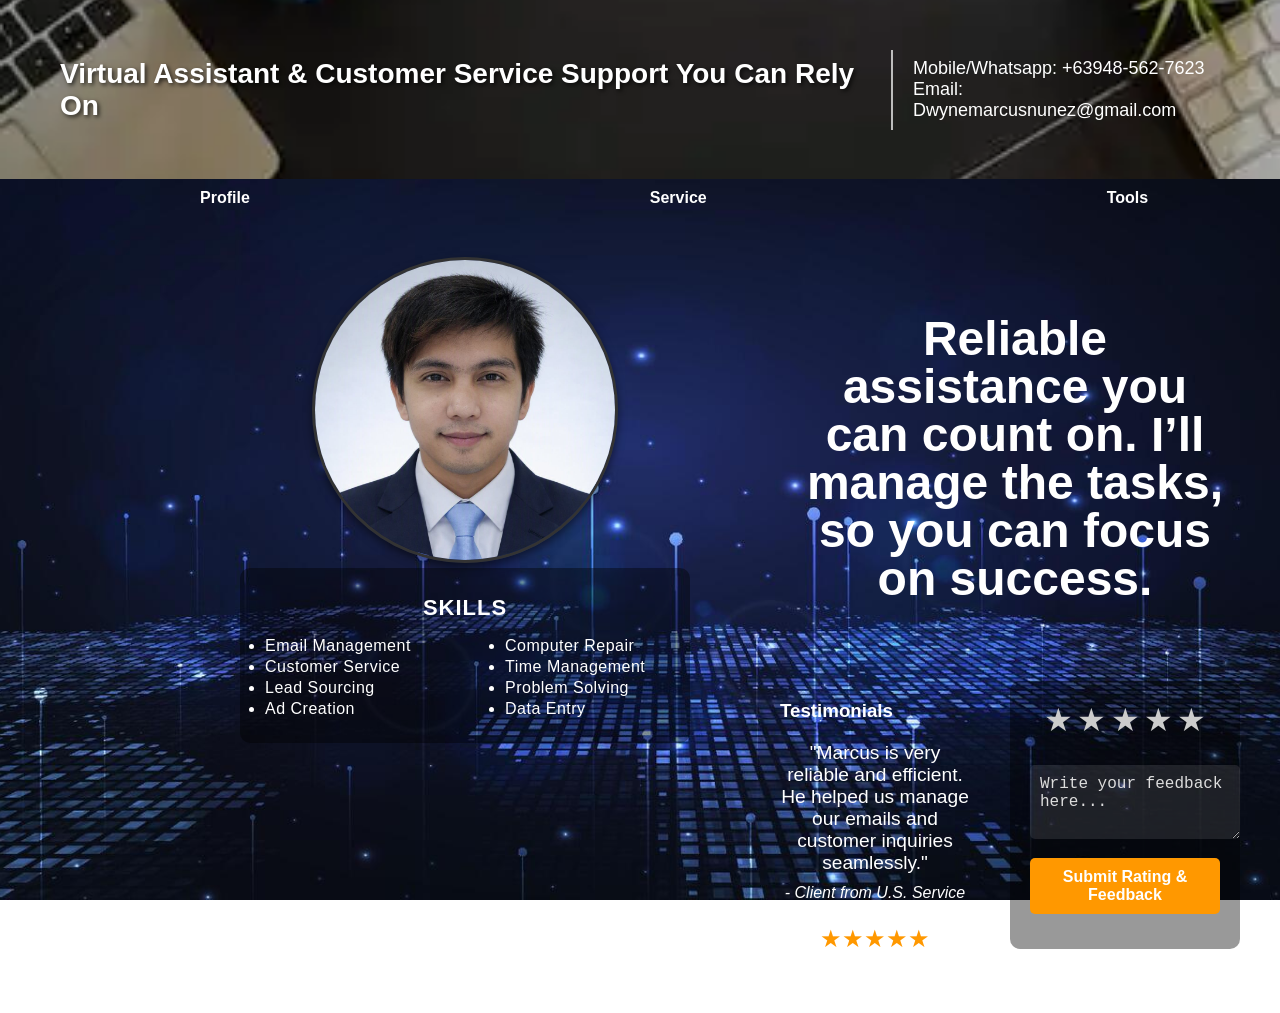
==== index.html @ fd9d3c2c "Add files via upload" ====
<!DOCTYPE html>
<html lang="en">
<head>
    <meta charset="UTF-8">
    <title>Profile - My Website</title>
    <link rel="stylesheet" href="style.css">
</head>
<body>

    <!-- Header -->
    <header>
        <div class="header-left">
            <h1>Virtual Assistant & Customer Service Support You Can Rely On</h1>
        </div>
        <div class="divider"></div>
        <div class="header-right">
            <p>Mobile/Whatsapp: +63948-562-7623
            <br>Email: Dwynemarcusnunez@gmail.com</p>
        </div>
    </header>

    <!-- Transparent Menu -->
    <nav>
        <ul>
            <li><a href="index.html">Profile</a></li>
            <li><a href="service.html">Service</a></li>
            <li><a href="tools.html">Tools</a></li>
        </ul>
    </nav>

    <!-- Profile Content -->
<main>
   <div class="profile-section">
    <!-- LEFT: Picture + Skills -->
    <div class="profile-left">
        <img src="formalpic.jpg" alt="My Profile Picture" class="profile-pic">

        <div class="skills">
            <h3>Skills</h3>
            <div class="skills-grid">
                <ul>
                    <li>Email Management</li>
                    <li>Customer Service</li>
                    <li>Lead Sourcing</li>
                    <li>Ad Creation</li>
                </ul>
                <ul>
                    <li>Computer Repair</li>
                    <li>Time Management</li>
                    <li>Problem Solving</li>
                    <li>Data Entry</li>
                </ul>
            </div>
        </div>
    </div>

    <!-- RIGHT: Service text -->
    <div class="profile-right">
      <div class="profile-textbox top-box">
        <p>
            Reliable assistance you can count on.  
            I’ll manage the tasks, so you can focus on success.
        </p>
      </div>

      <!-- Testimonials + Feedback side by side -->
      <div class="testimonials-section">
        <!-- LEFT COLUMN: Testimonials -->
        <div class="testimonials">
          <h3>Testimonials</h3>
          <div id="testimonial-box">
              <p>"Marcus is very reliable and efficient. He helped us manage our emails and customer inquiries seamlessly."</p>
              <span>- Client from U.S. Service Provider</span>
              <div class="stars">★★★★★</div>
          </div>
        </div>

        <!-- RIGHT COLUMN: Rating + Feedback -->
        <div class="feedback-form">
          <div class="rating">
              <span data-value="1">★</span>
              <span data-value="2">★</span>
              <span data-value="3">★</span>
              <span data-value="4">★</span>
              <span data-value="5">★</span>
          </div>
          <p id="rating-result"></p>

          <textarea id="feedback-text" placeholder="Write your feedback here..." rows="3" cols="40"></textarea>
          <br>
          <button id="submit-rating">Submit Rating & Feedback</button>
        </div>
      </div>
    </div>
   </div>
</main>

<script>
const testimonials = [
    {
        text: '"Ramon is very reliable and efficient. He helped us manage our emails and customer inquiries seamlessly."',
        client: "- Client from U.S. Service Provider",
        stars: "★★★★★"
    },
    {
        text: '"Professional and detail-oriented. His lead sourcing and ad creation boosted our campaign results."',
        client: "- Digital Marketing Agency",
        stars: "★★★★☆"
    },
    {
        text: '"Great technical support! He fixed our PC issues quickly and explained everything clearly."',
        client: "- Local Business Owner",
        stars: "★★★★★"
    }
];

let index = 0;
function showTestimonial() {
    const box = document.getElementById("testimonial-box");
    box.innerHTML = `
        <p>${testimonials[index].text}</p>
        <span>${testimonials[index].client}</span>
        <div class="stars">${testimonials[index].stars}</div>
    `;
    index = (index + 1) % testimonials.length;
}
setInterval(showTestimonial, 3000);

// Rating system
let selectedRating = null;
const stars = document.querySelectorAll(".rating span");
const result = document.getElementById("rating-result");

stars.forEach(star => {
    star.addEventListener("click", () => {
        selectedRating = star.getAttribute("data-value");
        result.textContent = `You selected ${selectedRating} star(s)!`;
        stars.forEach(s => s.style.color = "#ccc");
        for (let i = 0; i < selectedRating; i++) {
            stars[i].style.color = "#ff9800";
        }
    });
});

// Submit rating + feedback
document.getElementById("submit-rating").addEventListener("click", () => {
    const feedback = document.getElementById("feedback-text").value;
    if (!selectedRating) {
        alert("Please select a rating first!");
        return;
    }
    if (!feedback.trim()) {
        alert("Please enter your feedback!");
        return;
    }

    // Add new testimonial locally
    testimonials.push({
        text: `"${feedback}"`,
        client: "- Anonymous User",
        stars: "★".repeat(selectedRating)
    });

    alert("🎉 Thank you! Your rating and feedback were submitted successfully.");
    document.getElementById("feedback-text").value = "";
    result.textContent = `You rated ${selectedRating} star(s)! ✔`;
});
</script>

</body>
</html>
---- style.css ----
body {
    margin: 0;
    font-family: Arial, sans-serif;
    background: url("background.jpg") no-repeat center center fixed;
    background-size: cover;
    color: #fff; /* default text color white */
}

/* Header background */
header {
    display: flex;
    justify-content: space-between;
    align-items: center;
    background: url("download.webp") no-repeat center center;
    background-size: cover;
    color: white;
    padding: 40px 60px;
}

/* Left column */
.header-left h1 {
    margin: 0;
    font-size: 28px;
    text-shadow: 2px 2px 4px rgba(0,0,0,0.7);
}

/* Divider line */
.divider {
    width: 2px;
    height: 80px;
    background-color: rgba(255,255,255,0.7);
    margin: 0 20px;
}

/* Right column */
.header-right {
    color: #fff;
    font-size: 18px;
}

/* Transparent menu bar */
nav {
    background: transparent;
    padding: 10px 0;
    text-align: left;
}

nav ul {
    list-style: none;
    margin: 0;
    padding: 0;
    display: inline-flex;
}

nav ul li {
    margin: 0 200px;
}

nav ul li a {
    color: #fff;
    text-decoration: none;
    font-weight: bold;
}

nav ul li a:hover {
    color: #ff9800;
}

/* Main Layout */
.profile-section {
    display: flex;
    align-items: flex-start;
    justify-content: flex-start;
    gap: 40px;
    margin: 40px;
}

/* Testimonials + Feedback side by side */
.testimonials-section {
    display: flex;
    justify-content: space-between;
    align-items: flex-start;
    gap: 40px;
    margin-top: 20px;
}

/* Testimonials column */
.testimonials {
    flex: 1;
    color: #fff;
}

/* Feedback form column */
.feedback-form {
    flex: 1;
    background: rgba(0,0,0,0.4);
    padding: 20px;
    border-radius: 10px;
    color: #fff;
}

/* Testimonial box */
#testimonial-box {
    transition: opacity 0.5s ease-in-out;
    text-align: center;
    margin: 20px auto;
    max-width: 600px;
}

#testimonial-box p {
    font-size: 1.2rem;
    color: #fff;
    margin-bottom: 10px;
}

#testimonial-box span {
    font-style: italic;
    color: #fff;
}

#testimonial-box .stars {
    font-size: 1.5rem;
    color: #ff9800;
    margin-top: 5px;
}

/* Rating system */
.rating {
    text-align: center;
    margin-bottom: 10px;
}

.rating span {
    font-size: 2rem;
    cursor: pointer;
    color: #ccc;
    transition: color 0.3s;
}

.rating span:hover {
    color: #ff9800;
}

#rating-result {
    text-align: center;
    margin-top: 10px;
    font-size: 1rem;
    color: #fff;
}

/* Feedback textarea + button */
#feedback-text {
    width: 100%;
    padding: 10px;
    border-radius: 5px;
    border: none;
    margin-top: 10px;
    font-size: 1rem;
    background: rgba(255,255,255,0.1);
    color: #fff;
}

#feedback-text::placeholder {
    color: #ddd;
}

#submit-rating {
    display: block;
    margin: 15px auto;
    padding: 10px 20px;
    font-size: 1rem;
    font-weight: bold;
    color: #fff;
    background-color: #ff9800;
    border: none;
    border-radius: 5px;
    cursor: pointer;
}

#submit-rating:hover {
    background-color: #e68900;
}

/* Left side: Picture + Skills */
.profile-left {
    display: flex;
    flex-direction: column;
    align-items: center;
    margin-right: 50px;
    margin-left: 200px;
}

/* Profile Picture */
.profile-pic {
    width: 300px;
    height: 300px;
    border-radius: 50%;
    border: 3px solid #333;
    box-shadow: 0 4px 8px rgba(0,0,0,0.5);
    margin-bottom: 5px;
}

/* Skills */
.skills {
    font-size: 16px;
    color: #fff;
    text-align: center;
    background: rgba(0,0,0,0.4);
    padding: 5px;
    border-radius: 10px;
}

.skills h3 {
    margin-bottom: 1px;
    font-size: 22px;
    font-weight: bold;
    letter-spacing: 1px;
    text-transform: uppercase;
}

.skills-grid {
    display: grid;
    grid-template-columns: 200px 200px;
    gap: 40px;
    justify-content: center;
}

.skills ul {
    list-style: disc;
    padding-left: 20px;
    text-align: left;
}

.skills ul li {
    margin-bottom: 5px;
    line-height: 1;
    white-space: nowrap;
    font-weight: 500;
    letter-spacing: 0.5px;
}

/* Text Box sa kanan */
.top-box {
    background: transparent;
    box-shadow: none;
    border: none;
    color: #fff;
    font-size: 48px;
    font-weight: bold;
    text-align: center;
    max-width: 1000px;
    padding: 10px;
    line-height: 1;
    margin-left: 10px;
}

/* Responsive rules for mobile */
@media (max-width: 768px) {
  .profile-section {
    flex-direction: column;
    align-items: center;
    margin: 20px;
  }

  .profile-left {
    margin-left: 0;
    margin-right: 0;
  }

  .top-box {
    font-size: 32px;
    max-width: 90%;
  }

  .testimonials-section {
    flex-direction: column; /* stack vertically */
    gap: 20px;
  }

  .testimonials, .feedback-form {
    max-width: 100%;
  }

  #feedback-text {
    width: 100%;
  }

  nav ul {
    flex-direction: column;
    align-items: center;
  }

  nav ul li {
    margin: 10px 0;
  }
}
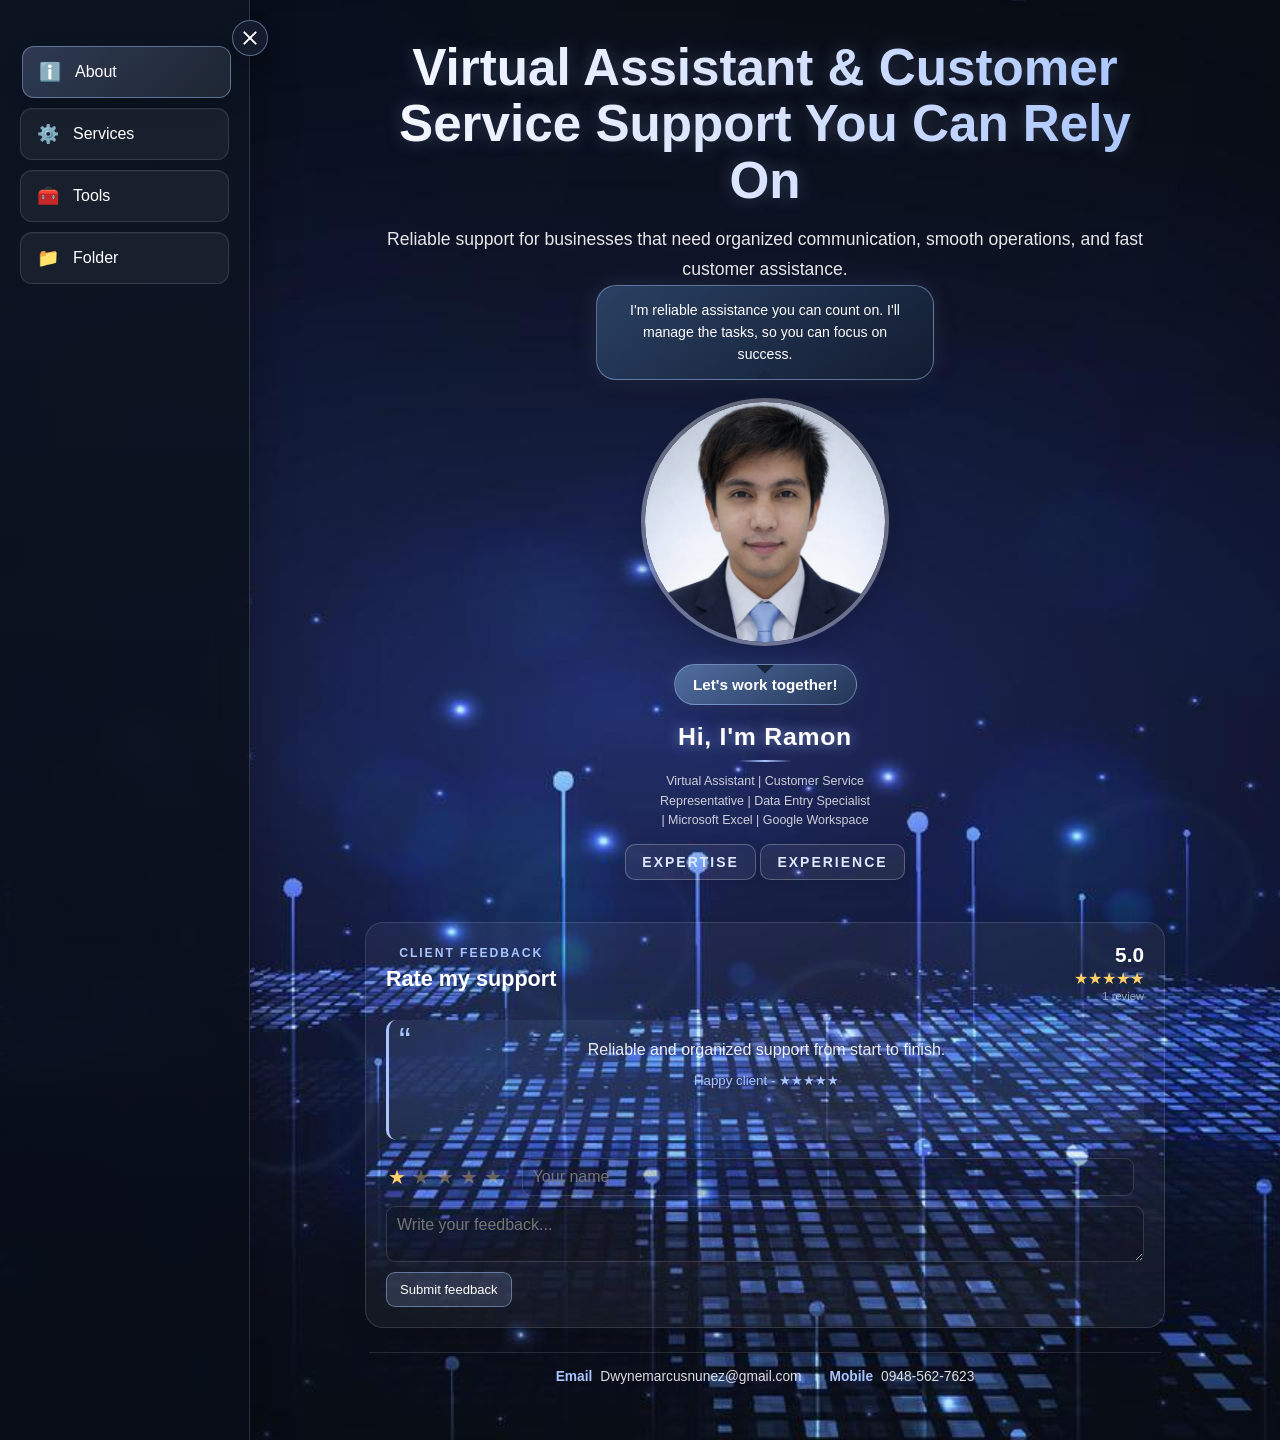
==== commit ca696b44: "Add files via upload" ====
--- a/index.html
+++ b/index.html
@@ -1,171 +1,306 @@
 <!DOCTYPE html>
 <html lang="en">
 <head>
-    <meta charset="UTF-8">
-    <title>Profile - My Website</title>
-    <link rel="stylesheet" href="style.css">
+  <meta charset="UTF-8">
+  <meta name="viewport" content="width=device-width, initial-scale=1.0">
+  <title>Sidebar Layout</title>
+  <link rel="stylesheet" href="style.css">
 </head>
 <body>
-
-    <!-- Header -->
-    <header>
-        <div class="header-left">
-            <h1>Virtual Assistant & Customer Service Support You Can Rely On</h1>
-        </div>
-        <div class="divider"></div>
-        <div class="header-right">
-            <p>Mobile/Whatsapp: +63948-562-7623
-            <br>Email: Dwynemarcusnunez@gmail.com</p>
-        </div>
-    </header>
-
-    <!-- Transparent Menu -->
-    <nav>
-        <ul>
-            <li><a href="index.html">Profile</a></li>
-            <li><a href="service.html">Service</a></li>
-            <li><a href="tools.html">Tools</a></li>
-        </ul>
-    </nav>
-
-    <!-- Profile Content -->
-<main>
-   <div class="profile-section">
-    <!-- LEFT: Picture + Skills -->
-    <div class="profile-left">
-        <img src="formalpic.jpg" alt="My Profile Picture" class="profile-pic">
-
-        <div class="skills">
-            <h3>Skills</h3>
-            <div class="skills-grid">
-                <ul>
-                    <li>Email Management</li>
-                    <li>Customer Service</li>
-                    <li>Lead Sourcing</li>
-                    <li>Ad Creation</li>
-                </ul>
-                <ul>
-                    <li>Computer Repair</li>
-                    <li>Time Management</li>
-                    <li>Problem Solving</li>
-                    <li>Data Entry</li>
-                </ul>
-            </div>
-        </div>
+  <div class="container">
+    <div class="toggle-icon" id="toggleBtn" aria-label="Close sidebar" aria-expanded="true">
+      <span class="bars">
+        <span></span>
+        <span></span>
+        <span></span>
+      </span>
     </div>
 
-    <!-- RIGHT: Service text -->
-    <div class="profile-right">
-      <div class="profile-textbox top-box">
-        <p>
-            Reliable assistance you can count on.  
-            I’ll manage the tasks, so you can focus on success.
-        </p>
-      </div>
-
-      <!-- Testimonials + Feedback side by side -->
-      <div class="testimonials-section">
-        <!-- LEFT COLUMN: Testimonials -->
-        <div class="testimonials">
-          <h3>Testimonials</h3>
-          <div id="testimonial-box">
-              <p>"Marcus is very reliable and efficient. He helped us manage our emails and customer inquiries seamlessly."</p>
-              <span>- Client from U.S. Service Provider</span>
-              <div class="stars">★★★★★</div>
-          </div>
-        </div>
-
-        <!-- RIGHT COLUMN: Rating + Feedback -->
-        <div class="feedback-form">
-          <div class="rating">
-              <span data-value="1">★</span>
-              <span data-value="2">★</span>
-              <span data-value="3">★</span>
-              <span data-value="4">★</span>
-              <span data-value="5">★</span>
-          </div>
-          <p id="rating-result"></p>
-
-          <textarea id="feedback-text" placeholder="Write your feedback here..." rows="3" cols="40"></textarea>
-          <br>
-          <button id="submit-rating">Submit Rating & Feedback</button>
-        </div>
+    <div class="left" id="sidebar">
+      <div class="sidebar-menu">
+        <button class="nav-item active" type="button" data-panel="About">
+          <span class="icon">ℹ️</span>
+          <span>About</span>
+        </button>
+        <button class="nav-item" type="button" data-panel="Services">
+          <span class="icon">⚙️</span>
+          <span>Services</span>
+        </button>
+        <button class="nav-item" type="button" data-panel="Tools">
+          <span class="icon">🧰</span>
+          <span>Tools</span>
+        </button>
+        <button class="nav-item" type="button" data-panel="Folder">
+          <span class="icon">📁</span>
+          <span>Folder</span>
+        </button>
       </div>
     </div>
-   </div>
-</main>
-
-<script>
-const testimonials = [
-    {
-        text: '"Ramon is very reliable and efficient. He helped us manage our emails and customer inquiries seamlessly."',
-        client: "- Client from U.S. Service Provider",
-        stars: "★★★★★"
-    },
-    {
-        text: '"Professional and detail-oriented. His lead sourcing and ad creation boosted our campaign results."',
-        client: "- Digital Marketing Agency",
-        stars: "★★★★☆"
-    },
-    {
-        text: '"Great technical support! He fixed our PC issues quickly and explained everything clearly."',
-        client: "- Local Business Owner",
-        stars: "★★★★★"
-    }
-];
-
-let index = 0;
-function showTestimonial() {
-    const box = document.getElementById("testimonial-box");
-    box.innerHTML = `
-        <p>${testimonials[index].text}</p>
-        <span>${testimonials[index].client}</span>
-        <div class="stars">${testimonials[index].stars}</div>
-    `;
-    index = (index + 1) % testimonials.length;
-}
-setInterval(showTestimonial, 3000);
-
-// Rating system
-let selectedRating = null;
-const stars = document.querySelectorAll(".rating span");
-const result = document.getElementById("rating-result");
-
-stars.forEach(star => {
-    star.addEventListener("click", () => {
-        selectedRating = star.getAttribute("data-value");
-        result.textContent = `You selected ${selectedRating} star(s)!`;
-        stars.forEach(s => s.style.color = "#ccc");
-        for (let i = 0; i < selectedRating; i++) {
-            stars[i].style.color = "#ff9800";
-        }
-    });
-});
-
-// Submit rating + feedback
-document.getElementById("submit-rating").addEventListener("click", () => {
-    const feedback = document.getElementById("feedback-text").value;
-    if (!selectedRating) {
-        alert("Please select a rating first!");
-        return;
-    }
-    if (!feedback.trim()) {
-        alert("Please enter your feedback!");
-        return;
-    }
-
-    // Add new testimonial locally
-    testimonials.push({
-        text: `"${feedback}"`,
-        client: "- Anonymous User",
-        stars: "★".repeat(selectedRating)
-    });
-
-    alert("🎉 Thank you! Your rating and feedback were submitted successfully.");
-    document.getElementById("feedback-text").value = "";
-    result.textContent = `You rated ${selectedRating} star(s)! ✔`;
-});
-</script>
-
+
+    <main class="right" id="mainContent">
+      <section class="content-panel active" data-panel="About">
+        <div class="hero-layout">
+          <div class="hero-section">
+            <h1>Virtual Assistant &amp; Customer Service Support You Can Rely On</h1>
+            <p class="lead">Reliable support for businesses that need organized communication, smooth operations, and fast customer assistance.</p>
+            <div class="profile-block">
+              <div class="profile-bubble profile-bubble-main">I'm reliable assistance you can count on. I'll manage the tasks, so you can focus on success.</div>
+              <div class="profile-card">
+                <img src="formalpic.jpg" alt="Professional portrait">
+              </div>
+              <div class="profile-bubble profile-bubble-callout">Let's work together!</div>
+              <p class="profile-intro">Hi, I'm Ramon</p>
+              <p class="profile-role">Virtual Assistant | Customer Service Representative | Data Entry Specialist | Microsoft Excel | Google Workspace</p>
+            </div>
+            <button class="expertise-box" type="button" aria-expanded="false" aria-controls="expertiseDescription">
+              <span>Expertise</span>
+            </button>
+            <div class="expertise-description" id="expertiseDescription" hidden>
+              <p>Providing reliable administrative support, customer communication, scheduling, and business operations assistance to help teams stay organized and responsive.</p>
+            </div>
+            <button class="expertise-box experience-box" type="button" aria-expanded="false" aria-controls="experienceDescription">
+              <span>Experience</span>
+            </button>
+            <div class="expertise-description experience-description" id="experienceDescription" hidden>
+              <div class="experience-list">
+                <article class="experience-item">
+                  <h3>Virtual Assistant - Freelance</h3>
+                  <ul>
+                    <li>Managed emails, scheduled meetings, organized calendars, and handled data entry.</li>
+                    <li>Responded to customer inquiries, provided chat support, and assisted with basic troubleshooting.</li>
+                    <li>Created social media posts, monitored engagement, and replied to comments and messages.</li>
+                    <li>Conducted online research and prepared reports, presentations, and spreadsheets.</li>
+                  </ul>
+                </article>
+                <article class="experience-item">
+                  <h3>Customer Service Representative - Telus International <span>Nov 2022 - Feb 2023</span></h3>
+                  <ul>
+                    <li>Handled customer inquiries through phone, email, and chat.</li>
+                    <li>Provided product and service information, processed transactions, and documented CRM interactions.</li>
+                  </ul>
+                </article>
+                <article class="experience-item">
+                  <h3>Insurance Service Representative - Afni Philippines <span>Dec 2021 - Oct 2022</span></h3>
+                  <ul>
+                    <li>Assisted clients with insurance policies, claims, renewals, applications, and accurate records.</li>
+                    <li>Provided quotes and explained premium calculations.</li>
+                  </ul>
+                </article>
+                <article class="experience-item">
+                  <h3>Customer Service Associate - ResultCX <span>Aug 2021 - Dec 2021</span></h3>
+                  <ul>
+                    <li>Managed inquiries, promoted services, and resolved issues to build customer loyalty.</li>
+                    <li>Collaborated with logistics and marketing teams.</li>
+                  </ul>
+                </article>
+                <article class="experience-item">
+                  <h3>Customer Service Representative - Alorica Teleservice <span>Dec 2018 - Apr 2021</span></h3>
+                  <ul>
+                    <li>Supported telco clients with billing, subscriptions, and technical issues.</li>
+                    <li>Promoted telecom products and documented customer interactions.</li>
+                  </ul>
+                </article>
+                <article class="experience-item">
+                  <h3>Customer Service Representative - Ibex Global Solution <span>Oct 2018 - Dec 2018</span></h3>
+                  <ul>
+                    <li>Handled mobile, internet, and cable service inquiries.</li>
+                    <li>Processed subscriptions, upgrades, cancellations, billing requests, and technical troubleshooting.</li>
+                  </ul>
+                </article>
+              </div>
+            </div>
+            <section class="feedback-panel" aria-labelledby="feedbackTitle">
+              <div class="feedback-heading">
+                <div>
+                  <span class="storage-kicker">Client feedback</span>
+                  <h2 id="feedbackTitle">Rate my support</h2>
+                </div>
+                <div class="rating-summary" aria-live="polite">
+                  <strong id="averageRating">5.0</strong>
+                  <span id="ratingStars">★★★★★</span>
+                  <small id="ratingCount">1 review</small>
+                </div>
+              </div>
+              <div class="feedback-display" id="feedbackDisplay" aria-live="polite">
+                <span class="feedback-quote">“</span>
+                <p id="activeFeedback">Reliable and organized support from start to finish.</p>
+                <small id="activeFeedbackAuthor">Happy client</small>
+              </div>
+              <form class="feedback-form" id="feedbackForm">
+                <div class="star-input" role="radiogroup" aria-label="Choose a rating">
+                  <button type="button" class="star-button selected" data-rating="5" role="radio" aria-label="5 stars" aria-checked="true">★</button>
+                  <button type="button" class="star-button" data-rating="4" role="radio" aria-label="4 stars" aria-checked="false">★</button>
+                  <button type="button" class="star-button" data-rating="3" role="radio" aria-label="3 stars" aria-checked="false">★</button>
+                  <button type="button" class="star-button" data-rating="2" role="radio" aria-label="2 stars" aria-checked="false">★</button>
+                  <button type="button" class="star-button" data-rating="1" role="radio" aria-label="1 star" aria-checked="false">★</button>
+                </div>
+                <input id="feedbackName" type="text" placeholder="Your name" maxlength="40" aria-label="Your name" required>
+                <textarea id="feedbackMessage" rows="2" placeholder="Write your feedback..." maxlength="180" aria-label="Your feedback" required></textarea>
+                <button class="feedback-submit" type="submit">Submit feedback</button>
+              </form>
+            </section>
+            <div class="contact-block">
+              <a href="mailto:Dwynemarcusnunez@gmail.com">
+                <span class="contact-label">Email</span>
+                <span>Dwynemarcusnunez@gmail.com</span>
+              </a>
+              <a href="tel:09485627623">
+                <span class="contact-label">Mobile</span>
+                <span>0948-562-7623</span>
+              </a>
+            </div>
+          </div>
+        </div>
+      </section>
+
+      <section class="content-panel" data-panel="Services">
+        <h2>Services</h2>
+        <p>Professional support services tailored to help your business stay organized and productive.</p>
+        <div class="image-grid">
+          <div class="image-card service-flip" role="button" tabindex="0" aria-pressed="false" aria-label="Customer Support service details">
+            <div class="service-card-inner">
+              <div class="service-card-face service-card-front">
+                <div class="service-image-wrap">
+                  <img src="Call-Centre-PNG-Photo.png" alt="Call centre customer service">
+                  <h3 class="service-front-title">Customer Support</h3>
+                </div>
+                <small class="flip-hint">Click to see details</small>
+              </div>
+              <div class="service-card-face service-card-back">
+                <span class="service-back-icon">☎</span>
+                <h3>Customer Support</h3>
+                <ul>
+                  <li>Answer customer questions through phone, email, and chat.</li>
+                  <li>Provide accurate product and service information.</li>
+                  <li>Process requests, transactions, and account updates.</li>
+                  <li>Document conversations in CRM systems.</li>
+                  <li>Resolve concerns with patience and professionalism.</li>
+                </ul>
+                <small class="flip-hint">Click to return</small>
+              </div>
+            </div>
+          </div>
+          <div class="image-card service-flip" role="button" tabindex="0" aria-pressed="false" aria-label="Virtual Assistant service details">
+            <div class="service-card-inner">
+              <div class="service-card-face service-card-front">
+                <div class="service-image-wrap">
+                  <img src="Virtual assistant.png" alt="Virtual assistant">
+                  <h3 class="service-front-title">Virtual Assistant</h3>
+                </div>
+                <small class="flip-hint">Click to see details</small>
+              </div>
+              <div class="service-card-face service-card-back">
+                <span class="service-back-icon">▣</span>
+                <h3>Virtual Assistant</h3>
+                <ul>
+                  <li>Manage emails, calendars, meetings, and schedules.</li>
+                  <li>Handle data entry, documents, reports, and spreadsheets.</li>
+                  <li>Conduct online research and organize information.</li>
+                  <li>Support social media posts and customer messages.</li>
+                  <li>Keep daily business tasks organized and on track.</li>
+                </ul>
+                <small class="flip-hint">Click to return</small>
+              </div>
+            </div>
+          </div>
+          <div class="image-card service-flip" role="button" tabindex="0" aria-pressed="false" aria-label="Video and Graphic Design service details">
+            <div class="service-card-inner">
+              <div class="service-card-face service-card-front">
+                <div class="service-image-wrap">
+                  <img src="video&amp;graphic.webp" alt="Video and graphic design">
+                  <h3 class="service-front-title">Video &amp; Graphic Design</h3>
+                </div>
+                <small class="flip-hint">Click to see details</small>
+              </div>
+              <div class="service-card-face service-card-back">
+                <span class="service-back-icon">✦</span>
+                <h3>Video &amp; Graphic Design</h3>
+                <ul>
+                  <li>Create clean graphics for social media and promotions.</li>
+                  <li>Prepare visual content that matches a brand style.</li>
+                  <li>Edit video clips and organize visual media.</li>
+                  <li>Prepare marketing materials and presentations.</li>
+                  <li>Turn ideas into clear and engaging visuals.</li>
+                </ul>
+                <small class="flip-hint">Click to return</small>
+              </div>
+            </div>
+          </div>
+        </div>
+      </section>
+
+      <section class="content-panel" data-panel="Tools">
+        <h2>Tools</h2>
+        <div class="tool-grid">
+          <div class="tool-item" title="Canva"><span class="tool-icon"><img src="https://cdn.jsdelivr.net/npm/simple-icons@v13/icons/canva.svg" alt="Canva logo"></span><span class="tool-name">Canva</span></div>
+          <div class="tool-item" title="Google Workspace"><span class="tool-icon"><img src="https://cdn.jsdelivr.net/npm/simple-icons@v13/icons/google.svg" alt="Google logo"></span><span class="tool-name">Google Workspace</span></div>
+          <div class="tool-item" title="Slack"><span class="tool-icon"><img src="https://cdn.jsdelivr.net/npm/simple-icons@v13/icons/slack.svg" alt="Slack logo"></span><span class="tool-name">Slack</span></div>
+          <div class="tool-item" title="Calendly"><span class="tool-icon"><img src="https://cdn.jsdelivr.net/npm/simple-icons@v13/icons/calendly.svg" alt="Calendly logo"></span><span class="tool-name">Calendly</span></div>
+          <div class="tool-item" title="CapCut"><span class="tool-icon"><img src="https://img.icons8.com/color/48/video-editing.png" alt="CapCut video editing icon"></span><span class="tool-name">CapCut</span></div>
+          <div class="tool-item" title="Adobe Photoshop"><span class="tool-icon"><img src="https://cdn.jsdelivr.net/npm/simple-icons@v13/icons/adobephotoshop.svg" alt="Adobe Photoshop logo"></span><span class="tool-name">Adobe Photoshop</span></div>
+          <div class="tool-item" title="MS Suite"><span class="tool-icon"><img src="https://img.icons8.com/color/48/microsoft-office-2019.png" alt="Microsoft Office logo"></span><span class="tool-name">MS Suite</span></div>
+          <div class="tool-item" title="MS Word"><span class="tool-icon"><img src="https://img.icons8.com/color/48/microsoft-word-2019.png" alt="Microsoft Word logo"></span><span class="tool-name">MS Word</span></div>
+          <div class="tool-item" title="Adobe Acrobat"><span class="tool-icon"><img src="https://cdn.jsdelivr.net/npm/simple-icons@v13/icons/adobeacrobatreader.svg" alt="Adobe Acrobat logo"></span><span class="tool-name">Adobe Acrobat</span></div>
+          <div class="tool-item" title="CRM"><span class="tool-icon"><img src="https://cdn.jsdelivr.net/npm/simple-icons@v13/icons/salesforce.svg" alt="CRM logo"></span><span class="tool-name">CRM</span></div>
+          <div class="tool-item" title="Whatsapp"><span class="tool-icon"><img src="https://cdn.jsdelivr.net/npm/simple-icons@v13/icons/whatsapp.svg" alt="WhatsApp logo"></span><span class="tool-name">Whatsapp</span></div>
+          <div class="tool-item" title="Facebook"><span class="tool-icon"><img src="https://cdn.jsdelivr.net/npm/simple-icons@v13/icons/facebook.svg" alt="Facebook logo"></span><span class="tool-name">Facebook</span></div>
+          <div class="tool-item" title="LinkedIn"><span class="tool-icon"><img src="https://cdn.jsdelivr.net/npm/simple-icons@v13/icons/linkedin.svg" alt="LinkedIn logo"></span><span class="tool-name">LinkedIn</span></div>
+          <div class="tool-item" title="Instagram"><span class="tool-icon"><img src="https://cdn.jsdelivr.net/npm/simple-icons@v13/icons/instagram.svg" alt="Instagram logo"></span><span class="tool-name">Instagram</span></div>
+          <div class="tool-item" title="Twitter"><span class="tool-icon"><img src="https://img.icons8.com/color/48/twitter--v1.png" alt="Twitter logo"></span><span class="tool-name">Twitter</span></div>
+          <div class="tool-item" title="Youtube"><span class="tool-icon"><img src="https://cdn.jsdelivr.net/npm/simple-icons@v13/icons/youtube.svg" alt="YouTube logo"></span><span class="tool-name">Youtube</span></div>
+        </div>
+      </section>
+
+      <section class="content-panel" data-panel="Folder">
+        <div class="storage-header" id="storageHeader">
+          <div>
+            <span class="storage-kicker">My Storage</span>
+            <h2>Files &amp; Media</h2>
+            <p>Quick access to your saved images, designs, and project resources.</p>
+          </div>
+          <span class="storage-count">8 files</span>
+        </div>
+        <div class="storage-grid" id="storageGrid">
+          <div class="storage-card" data-file="Ramon F. Madrelejos Jr. Resume 2.pdf" data-category="My Personal">
+            <a class="storage-open" href="Ramon F. Madrelejos Jr. Resume 2.pdf" target="_blank" rel="noopener"><span class="storage-icon document-file">PDF</span><span class="storage-info"><strong>Ramon F. Madrelejos Jr. Resume 2.pdf</strong><small>Resume document</small></span><span class="storage-arrow">↗</span></a>
+            <button class="delete-file" type="button" aria-label="Delete Ramon F. Madrelejos Jr. Resume 2.pdf" title="Delete file">🗑</button>
+          </div>
+          <div class="storage-card" data-file="formalpic.jpg" data-category="Design">
+            <a class="storage-open" href="formalpic.jpg" target="_blank" rel="noopener"><img class="storage-preview" src="formalpic.jpg" alt="Profile image preview"><span class="storage-info"><strong>formalpic.jpg</strong><small>Profile image</small></span><span class="storage-arrow">↗</span></a>
+            <button class="delete-file" type="button" aria-label="Delete formalpic.jpg" title="Delete file">🗑</button>
+          </div>
+          <div class="storage-card" data-file="Call-Centre-PNG-Photo.png" data-category="Design">
+            <a class="storage-open" href="Call-Centre-PNG-Photo.png" target="_blank" rel="noopener"><img class="storage-preview" src="Call-Centre-PNG-Photo.png" alt="Customer support preview"><span class="storage-info"><strong>Call-Centre-PNG-Photo.png</strong><small>Customer support</small></span><span class="storage-arrow">↗</span></a>
+            <button class="delete-file" type="button" aria-label="Delete Call-Centre-PNG-Photo.png" title="Delete file">🗑</button>
+          </div>
+          <div class="storage-card" data-file="Virtual assistant.png" data-category="Design">
+            <a class="storage-open" href="Virtual assistant.png" target="_blank" rel="noopener"><img class="storage-preview" src="Virtual assistant.png" alt="Virtual assistant preview"><span class="storage-info"><strong>Virtual assistant.png</strong><small>Virtual assistant</small></span><span class="storage-arrow">↗</span></a>
+            <button class="delete-file" type="button" aria-label="Delete Virtual assistant.png" title="Delete file">🗑</button>
+          </div>
+          <div class="storage-card" data-file="video&amp;graphic.webp" data-category="Design">
+            <a class="storage-open" href="video&amp;graphic.webp" target="_blank" rel="noopener"><img class="storage-preview" src="video&amp;graphic.webp" alt="Video and graphic preview"><span class="storage-info"><strong>video&amp;graphic.webp</strong><small>Graphic design</small></span><span class="storage-arrow">↗</span></a>
+            <button class="delete-file" type="button" aria-label="Delete video and graphic file" title="Delete file">🗑</button>
+          </div>
+          <div class="storage-card" data-file="video.jpg" data-category="Video">
+            <a class="storage-open" href="video.jpg" target="_blank" rel="noopener"><img class="storage-preview" src="video.jpg" alt="Video thumbnail preview"><span class="storage-info"><strong>video.jpg</strong><small>Video thumbnail</small></span><span class="storage-arrow">↗</span></a>
+            <button class="delete-file" type="button" aria-label="Delete video.jpg" title="Delete file">🗑</button>
+          </div>
+          <div class="storage-card" data-file="marketingads.jpg" data-category="Design">
+            <a class="storage-open" href="marketingads.jpg" target="_blank" rel="noopener"><img class="storage-preview" src="marketingads.jpg" alt="Marketing asset preview"><span class="storage-info"><strong>marketingads.jpg</strong><small>Marketing asset</small></span><span class="storage-arrow">↗</span></a>
+            <button class="delete-file" type="button" aria-label="Delete marketingads.jpg" title="Delete file">🗑</button>
+          </div>
+          <div class="storage-card" data-file="graphic.png" data-category="Design">
+            <a class="storage-open" href="graphic.png" target="_blank" rel="noopener"><img class="storage-preview" src="graphic.png" alt="Design asset preview"><span class="storage-info"><strong>graphic.png</strong><small>Design asset</small></span><span class="storage-arrow">↗</span></a>
+            <button class="delete-file" type="button" aria-label="Delete graphic.png" title="Delete file">🗑</button>
+          </div>
+          <div class="storage-card" data-file="background.jpg" data-category="Design">
+            <a class="storage-open" href="background.jpg" target="_blank" rel="noopener"><img class="storage-preview" src="background.jpg" alt="Website background preview"><span class="storage-info"><strong>background.jpg</strong><small>Website background</small></span><span class="storage-arrow">↗</span></a>
+            <button class="delete-file" type="button" aria-label="Delete background.jpg" title="Delete file">🗑</button>
+          </div>
+        </div>
+      </section>
+    </main>
+  </div>
+  <script src="script.js"></script>
 </body>
 </html>
--- a/style.css
+++ b/style.css
@@ -1,296 +1,1444 @@
 body {
-    margin: 0;
-    font-family: Arial, sans-serif;
-    background: url("background.jpg") no-repeat center center fixed;
-    background-size: cover;
-    color: #fff; /* default text color white */
-}
-
-/* Header background */
-header {
-    display: flex;
-    justify-content: space-between;
-    align-items: center;
-    background: url("download.webp") no-repeat center center;
-    background-size: cover;
-    color: white;
-    padding: 40px 60px;
-}
-
-/* Left column */
-.header-left h1 {
-    margin: 0;
-    font-size: 28px;
-    text-shadow: 2px 2px 4px rgba(0,0,0,0.7);
-}
-
-/* Divider line */
-.divider {
-    width: 2px;
-    height: 80px;
-    background-color: rgba(255,255,255,0.7);
-    margin: 0 20px;
-}
-
-/* Right column */
-.header-right {
-    color: #fff;
-    font-size: 18px;
-}
-
-/* Transparent menu bar */
-nav {
-    background: transparent;
-    padding: 10px 0;
-    text-align: left;
-}
-
-nav ul {
-    list-style: none;
-    margin: 0;
+  margin: 0;
+  font-family: Arial, sans-serif;
+  overflow-x: hidden;
+
+  /* Background image para sa buong site */
+  background-image: url("background.jpg"); /* palitan ng image file mo */
+  background-size: cover;
+  background-position: center;
+}
+
+.container {
+  display: flex;
+  min-height: 100vh;
+  transition: all 0.3s ease;
+}
+
+/* Sidebar (left partition) */
+.left {
+  width: 250px;
+  background: linear-gradient(180deg, rgba(13, 21, 35, 0.92), rgba(7, 12, 22, 0.88));
+  border-right: 1px solid rgba(255, 255, 255, 0.14);
+  box-shadow: 12px 0 35px rgba(0, 0, 0, 0.2);
+  backdrop-filter: blur(16px);
+  padding: 20px;
+  position: relative;
+  transition: transform 0.3s ease;
+  box-sizing: border-box;
+}
+
+.sidebar-menu {
+  display: flex;
+  flex-direction: column;
+  gap: 10px;
+  margin-top: 26px;
+}
+
+.nav-item {
+  display: flex;
+  align-items: center;
+  gap: 12px;
+  width: 100%;
+  padding: 12px 14px;
+  border: 1px solid rgba(255, 255, 255, 0.12);
+  border-radius: 12px;
+  background: rgba(255, 255, 255, 0.055);
+  color: #fff;
+  text-align: left;
+  font-size: 16px;
+  cursor: pointer;
+  box-shadow: inset 0 1px 0 rgba(255, 255, 255, 0.04);
+  transition: background 0.2s ease, border-color 0.2s ease, transform 0.2s ease, box-shadow 0.2s ease;
+}
+
+.nav-item:hover,
+.nav-item.active {
+  background: linear-gradient(135deg, rgba(169, 197, 255, 0.22), rgba(255, 255, 255, 0.08));
+  border-color: rgba(169, 197, 255, 0.45);
+  transform: translateX(2px);
+  box-shadow: 0 8px 18px rgba(0, 0, 0, 0.16);
+}
+
+.icon {
+  display: inline-flex;
+  align-items: center;
+  justify-content: center;
+  width: 26px;
+  height: 26px;
+  font-size: 18px;
+  line-height: 1;
+}
+
+/* Hidden sidebar: slide out */
+.left.hidden {
+  transform: translateX(-100%);
+  background: transparent;
+  border-right-color: transparent;
+  box-shadow: none;
+  pointer-events: none;
+}
+
+/* Toggle icon style */
+.toggle-icon {
+  position: fixed;
+  top: 20px;
+  left: 232px;
+  transform: none;
+  width: 34px;
+  height: 34px;
+  background: rgba(20, 29, 45, 0.96);
+  color: #fff;
+  cursor: pointer;
+  border: 1px solid rgba(169, 197, 255, 0.45);
+  border-radius: 50%;
+  box-shadow: 0 8px 18px rgba(0, 0, 0, 0.28);
+  z-index: 20;
+  user-select: none;
+  display: flex;
+  align-items: center;
+  justify-content: center;
+  transition: background 0.2s ease;
+}
+
+.sidebar-hidden .toggle-icon {
+  left: 12px;
+}
+
+.toggle-icon:hover {
+  background: #263653;
+  transform: scale(1.06);
+}
+
+.toggle-icon .bars {
+  position: relative;
+  width: 18px;
+  height: 14px;
+  display: block;
+}
+
+.toggle-icon .bars span {
+  position: absolute;
+  left: 0;
+  width: 100%;
+  height: 2px;
+  background: #fff;
+  border-radius: 2px;
+  transition: all 0.25s ease;
+}
+
+.toggle-icon .bars span:nth-child(1) { top: 0; }
+.toggle-icon .bars span:nth-child(2) { top: 6px; }
+.toggle-icon .bars span:nth-child(3) { bottom: 0; }
+
+.toggle-icon.open .bars span:nth-child(1) {
+  top: 6px;
+  transform: rotate(45deg);
+}
+
+.toggle-icon.open .bars span:nth-child(2) {
+  opacity: 0;
+}
+
+.toggle-icon.open .bars span:nth-child(3) {
+  bottom: 6px;
+  transform: rotate(-45deg);
+}
+
+/* Main content (right partition) */
+.right {
+  flex: 1;
+  padding: 20px;
+  transition: flex 0.3s ease;
+  min-width: 0;
+}
+
+.content-panel {
+  display: none;
+}
+
+.content-panel.active {
+  display: block;
+}
+
+.content-panel[data-panel="Services"] {
+  width: min(100%, 1120px);
+  margin: 0 auto;
+  padding: 18px 0 30px;
+}
+
+.content-panel[data-panel="Services"] h2 {
+  margin: 0;
+  color: #ffffff;
+  font-size: clamp(1.8rem, 3vw, 2.6rem);
+  line-height: 1.15;
+  text-align: center;
+  text-shadow: 0 0 16px rgba(169, 197, 255, 0.3);
+}
+
+.content-panel[data-panel="Services"] > p {
+  max-width: 620px;
+  margin: 12px auto 0;
+  color: rgba(255, 255, 255, 0.78);
+  font-size: 1rem;
+  line-height: 1.65;
+  text-align: center;
+}
+
+.hero-layout {
+  display: flex;
+  align-items: center;
+  justify-content: center;
+  gap: 30px;
+  max-width: 1100px;
+  padding: 20px 0;
+}
+
+.hero-section {
+  flex: 1;
+  max-width: 800px;
+  text-align: center;
+}
+
+.profile-card {
+  width: 240px;
+  height: 240px;
+  border-radius: 50%;
+  overflow: hidden;
+  border: 4px solid rgba(255, 255, 255, 0.3);
+  box-shadow: 0 12px 30px rgba(0, 0, 0, 0.2);
+  background: rgba(255, 255, 255, 0.08);
+  flex-shrink: 0;
+}
+
+.profile-block {
+  position: relative;
+  display: flex;
+  flex-direction: column;
+  align-items: center;
+  flex-shrink: 0;
+}
+
+.profile-bubble {
+  position: relative;
+  overflow: hidden;
+  z-index: 1;
+  border: 1px solid rgba(169, 197, 255, 0.45);
+  color: #ffffff;
+  text-align: center;
+  box-shadow: 0 10px 24px rgba(0, 0, 0, 0.2), 0 0 22px rgba(169, 197, 255, 0.14);
+  animation: bubbleReveal 0.8s ease-out both, bubbleGlow 3.8s ease-in-out 1.2s infinite;
+}
+
+.profile-bubble::before {
+  content: "";
+  position: absolute;
+  top: -60%;
+  left: -35%;
+  width: 28%;
+  height: 220%;
+  border-radius: inherit;
+  clip-path: inset(0 round 20px);
+  background: linear-gradient(90deg, transparent, rgba(255, 255, 255, 0.2), transparent);
+  transform: rotate(24deg);
+  pointer-events: none;
+  animation: bubbleSheen 4.8s ease-in-out 1.4s infinite;
+}
+
+.profile-bubble::after {
+  content: "";
+  position: absolute;
+  left: 50%;
+  width: 12px;
+  height: 12px;
+  border-right: 1px solid rgba(169, 197, 255, 0.45);
+  border-bottom: 1px solid rgba(169, 197, 255, 0.45);
+  background: #18263d;
+  transform: translateX(-50%) rotate(45deg);
+}
+
+.profile-bubble-main {
+  max-width: 300px;
+  margin: 0 0 18px;
+  padding: 14px 18px;
+  border-radius: 20px;
+  background: linear-gradient(145deg, rgba(44, 67, 103, 0.94), rgba(18, 29, 48, 0.94));
+  font-size: 0.88rem;
+  line-height: 1.55;
+}
+
+.profile-bubble-main::after {
+  bottom: -7px;
+}
+
+.profile-bubble-callout {
+  margin: 18px 0 0;
+  padding: 11px 18px;
+  border-radius: 999px;
+  background: linear-gradient(145deg, rgba(83, 113, 163, 0.96), rgba(35, 55, 87, 0.96));
+  font-size: 0.95rem;
+  font-weight: 700;
+  animation-delay: 0.8s;
+}
+
+.profile-bubble-callout::before {
+  animation-delay: 2.2s;
+}
+
+.profile-bubble-callout::after {
+  top: -7px;
+  transform: translateX(-50%) rotate(225deg);
+}
+
+@keyframes bubbleReveal {
+  0% {
+    opacity: 0;
+    transform: translateY(12px) scale(0.94);
+  }
+  100% {
+    opacity: 1;
+    transform: translateY(0) scale(1);
+  }
+}
+
+@keyframes bubbleSheen {
+  0%, 35% {
+    left: -35%;
+    opacity: 0;
+  }
+  45% {
+    opacity: 1;
+  }
+  65%, 100% {
+    left: 125%;
+    opacity: 0;
+  }
+}
+
+@keyframes bubbleGlow {
+  0%, 100% {
+    transform: translateY(0);
+    box-shadow: 0 10px 24px rgba(0, 0, 0, 0.2), 0 0 22px rgba(169, 197, 255, 0.14);
+  }
+  50% {
+    transform: translateY(-3px);
+    box-shadow: 0 14px 28px rgba(0, 0, 0, 0.24), 0 0 34px rgba(169, 197, 255, 0.3);
+  }
+}
+
+.profile-intro {
+  position: relative;
+  margin: 18px 0 0;
+  color: #ffffff;
+  font-size: clamp(1.2rem, 2vw, 1.55rem);
+  font-weight: 700;
+  letter-spacing: 0.03em;
+  text-align: center;
+  text-shadow: 0 0 14px rgba(169, 197, 255, 0.65);
+  animation: introReveal 0.9s ease-out both;
+}
+
+.profile-intro::after {
+  content: "";
+  display: block;
+  width: 54px;
+  height: 2px;
+  margin: 9px auto 0;
+  border-radius: 999px;
+  background: linear-gradient(90deg, transparent, #a9c5ff, transparent);
+  animation: introGlow 2.4s ease-in-out infinite;
+}
+
+.profile-role {
+  max-width: 280px;
+  margin: 10px 0 0;
+  color: rgba(255, 255, 255, 0.78);
+  font-size: 0.78rem;
+  line-height: 1.55;
+  text-align: center;
+  text-wrap: balance;
+  animation: introReveal 1s ease-out 0.2s both;
+}
+
+@keyframes introReveal {
+  0% {
+    opacity: 0;
+    transform: translateY(14px);
+    filter: blur(6px);
+  }
+  100% {
+    opacity: 1;
+    transform: translateY(0);
+    filter: blur(0);
+  }
+}
+
+@keyframes introGlow {
+  0%, 100% {
+    opacity: 0.45;
+    transform: scaleX(0.8);
+  }
+  50% {
+    opacity: 1;
+    transform: scaleX(1.15);
+  }
+}
+
+.profile-card img {
+  width: 100%;
+  height: 100%;
+  border-radius: 50%;
+  object-fit: cover;
+  display: block;
+}
+
+.expertise-box {
+  display: inline-block;
+  margin: 14px 0 12px;
+  padding: 8px 16px;
+  border: 1px solid rgba(255, 255, 255, 0.25);
+  border-radius: 10px;
+  background: rgba(255, 255, 255, 0.06);
+  box-shadow: 0 6px 18px rgba(0, 0, 0, 0.12);
+  color: inherit;
+  cursor: pointer;
+  font: inherit;
+  transition: background 0.2s ease, border-color 0.2s ease, transform 0.2s ease;
+}
+
+.expertise-box:hover,
+.expertise-box[aria-expanded="true"] {
+  background: rgba(169, 197, 255, 0.16);
+  border-color: rgba(169, 197, 255, 0.52);
+  transform: translateY(-2px);
+}
+
+.expertise-box span {
+  color: #dfe8ff;
+  font-size: 14px;
+  letter-spacing: 2px;
+  text-transform: uppercase;
+  font-weight: 700;
+}
+
+.hero-section h1 {
+  margin: 0 0 16px;
+  font-size: clamp(2rem, 4vw, 4rem);
+  line-height: 1.1;
+  color: #ffffff;
+  background: linear-gradient(90deg, #ffffff 0%, #dfe8ff 25%, #a9c5ff 50%, #ffffff 100%);
+  background-size: 200% auto;
+  -webkit-background-clip: text;
+  background-clip: text;
+  color: transparent;
+  text-shadow: 0 0 18px rgba(169, 197, 255, 0.25);
+  animation: shineText 6s linear infinite;
+}
+
+@keyframes shineText {
+  0% {
+    background-position: 0% 50%;
+  }
+  100% {
+    background-position: 200% 50%;
+  }
+}
+
+.lead {
+  margin: 0;
+  font-size: 1.1rem;
+  line-height: 1.7;
+  color: rgba(255, 255, 255, 0.9);
+}
+
+.expertise-description {
+  max-width: 700px;
+  margin: 0 auto;
+  padding: 10px 14px;
+  border-radius: 12px;
+  background: rgba(255, 255, 255, 0.04);
+  border: 1px solid rgba(255, 255, 255, 0.08);
+  opacity: 0;
+  transform: translateY(-8px);
+  transition: opacity 0.3s ease, transform 0.3s ease;
+}
+
+.expertise-description.visible {
+  opacity: 1;
+  transform: translateY(0);
+}
+
+.experience-description {
+  max-width: 760px;
+  text-align: left;
+}
+
+.experience-list {
+  display: grid;
+  gap: 18px;
+}
+
+.experience-item {
+  padding: 14px 16px;
+  border-left: 2px solid rgba(169, 197, 255, 0.58);
+  background: rgba(255, 255, 255, 0.035);
+}
+
+.experience-item h3 {
+  margin: 0 0 8px;
+  color: #ffffff;
+  font-size: 0.96rem;
+  line-height: 1.45;
+}
+
+.experience-item h3 span {
+  display: block;
+  margin-top: 3px;
+  color: #a9c5ff;
+  font-size: 0.78rem;
+  font-weight: 500;
+}
+
+.experience-item ul {
+  margin: 0;
+  padding-left: 18px;
+  color: rgba(255, 255, 255, 0.78);
+  font-size: 0.84rem;
+  line-height: 1.6;
+}
+
+.experience-item li + li {
+  margin-top: 4px;
+}
+
+.contact-block {
+  display: flex;
+  justify-content: center;
+  flex-wrap: wrap;
+  gap: 12px 28px;
+  max-width: 760px;
+  margin: 24px auto 0;
+  padding: 16px;
+  border-top: 1px solid rgba(255, 255, 255, 0.12);
+}
+
+.feedback-panel {
+  max-width: 760px;
+  margin: 30px auto 0;
+  padding: 20px;
+  border: 1px solid rgba(255, 255, 255, 0.13);
+  border-radius: 18px;
+  background: rgba(255, 255, 255, 0.045);
+  box-shadow: 0 12px 28px rgba(0, 0, 0, 0.14);
+}
+
+.feedback-heading {
+  display: flex;
+  align-items: flex-start;
+  justify-content: space-between;
+  gap: 20px;
+}
+
+.feedback-heading h2 {
+  margin: 5px 0 0;
+  color: #ffffff;
+  font-size: 1.35rem;
+}
+
+.rating-summary {
+  display: grid;
+  justify-items: end;
+  gap: 2px;
+}
+
+.rating-summary strong {
+  color: #ffffff;
+  font-size: 1.3rem;
+}
+
+.rating-summary span,
+.star-button {
+  color: #ffd166;
+}
+
+.rating-summary small {
+  color: rgba(255, 255, 255, 0.55);
+  font-size: 0.7rem;
+}
+
+.feedback-display {
+  position: relative;
+  min-height: 88px;
+  margin: 18px 0;
+  padding: 18px 24px 14px;
+  border-left: 3px solid #a9c5ff;
+  border-radius: 10px;
+  background: rgba(169, 197, 255, 0.08);
+}
+
+.feedback-quote {
+  position: absolute;
+  top: 2px;
+  left: 10px;
+  color: #a9c5ff;
+  font-size: 2.2rem;
+  line-height: 1;
+}
+
+.feedback-display p {
+  margin: 0 0 8px;
+  color: rgba(255, 255, 255, 0.9);
+  line-height: 1.55;
+}
+
+.feedback-display small {
+  color: #a9c5ff;
+}
+
+.feedback-refresh {
+  animation: feedbackRefresh 0.55s ease both;
+}
+
+@keyframes feedbackRefresh {
+  from { opacity: 0.2; transform: translateY(6px); }
+  to { opacity: 1; transform: translateY(0); }
+}
+
+.feedback-form {
+  display: grid;
+  grid-template-columns: auto 1fr auto;
+  gap: 10px;
+  align-items: center;
+}
+
+.star-input {
+  display: flex;
+  gap: 2px;
+}
+
+.star-button {
+  padding: 2px;
+  border: 0;
+  background: transparent;
+  cursor: pointer;
+  font-size: 1.25rem;
+  opacity: 0.35;
+}
+
+.star-button.selected,
+.star-button:hover {
+  opacity: 1;
+}
+
+.feedback-form input,
+.feedback-form textarea {
+  width: 100%;
+  box-sizing: border-box;
+  border: 1px solid rgba(255, 255, 255, 0.15);
+  border-radius: 9px;
+  background: rgba(0, 0, 0, 0.16);
+  color: #ffffff;
+  font: inherit;
+  padding: 9px 10px;
+}
+
+.feedback-form textarea {
+  grid-column: 1 / -1;
+  resize: vertical;
+}
+
+.feedback-submit {
+  padding: 9px 13px;
+  border: 1px solid rgba(169, 197, 255, 0.45);
+  border-radius: 9px;
+  background: rgba(169, 197, 255, 0.16);
+  color: #ffffff;
+  cursor: pointer;
+  font: inherit;
+  font-size: 0.82rem;
+}
+
+.contact-block a {
+  display: flex;
+  align-items: center;
+  gap: 8px;
+  color: rgba(255, 255, 255, 0.86);
+  font-size: 0.86rem;
+  text-decoration: none;
+  transition: color 0.2s ease;
+}
+
+.contact-block a:hover {
+  color: #a9c5ff;
+}
+
+.contact-label {
+  color: #a9c5ff;
+  font-weight: 700;
+}
+
+.expertise-description p {
+  margin: 0;
+  color: rgba(255, 255, 255, 0.82);
+  font-size: 0.98rem;
+  line-height: 1.7;
+}
+
+.image-grid {
+  display: grid;
+  grid-template-columns: repeat(3, minmax(0, 1fr));
+  gap: 18px;
+  margin: 30px auto 0;
+  max-width: 1060px;
+}
+
+.image-card {
+  overflow: hidden;
+  border-radius: 18px;
+  border: 1px solid rgba(255, 255, 255, 0.12);
+  background: rgba(255, 255, 255, 0.05);
+  box-shadow: 0 10px 22px rgba(0, 0, 0, 0.12);
+  transition: transform 0.2s ease, box-shadow 0.2s ease;
+}
+
+.service-flip {
+  min-height: 330px;
+  perspective: 1100px;
+  cursor: pointer;
+  outline: none;
+}
+
+.service-flip:focus-visible {
+  box-shadow: 0 0 0 3px rgba(169, 197, 255, 0.7), 0 14px 26px rgba(0, 0, 0, 0.18);
+}
+
+.service-card-inner {
+  position: relative;
+  width: 100%;
+  min-height: 330px;
+  transform-style: preserve-3d;
+  transition: transform 0.7s cubic-bezier(0.2, 0.7, 0.2, 1);
+}
+
+.service-flip.is-flipped .service-card-inner {
+  transform: rotateY(180deg);
+}
+
+.service-card-face {
+  position: absolute;
+  inset: 0;
+  display: flex;
+  flex-direction: column;
+  backface-visibility: hidden;
+  -webkit-backface-visibility: hidden;
+}
+
+.service-card-front {
+  justify-content: flex-start;
+}
+
+.service-image-wrap {
+  position: relative;
+  width: 100%;
+  overflow: hidden;
+}
+
+.service-image-wrap img {
+  display: block;
+  width: 100%;
+  aspect-ratio: 1 / 1;
+  object-fit: cover;
+}
+
+.service-front-title {
+  box-sizing: border-box;
+  position: absolute;
+  right: 0;
+  bottom: 0;
+  left: 0;
+  margin: 0;
+  padding: 28px 10px 12px;
+  background: linear-gradient(transparent, rgba(8, 16, 29, 0.9));
+  color: #ffffff;
+  font-size: 1rem;
+  text-align: center;
+}
+
+.service-card-back {
+  justify-content: center;
+  padding: 22px;
+  background: linear-gradient(145deg, rgba(44, 67, 103, 0.98), rgba(18, 29, 48, 0.98));
+  transform: rotateY(180deg);
+}
+
+.service-back-icon {
+  color: #a9c5ff;
+  font-size: 1.8rem;
+  text-align: center;
+}
+
+.service-card-back h3 {
+  margin: 8px 0 10px;
+  color: #ffffff;
+  font-size: 1.15rem;
+  text-align: center;
+}
+
+.service-card-back ul {
+  margin: 0;
+  padding-left: 18px;
+  color: rgba(255, 255, 255, 0.84);
+  font-size: 0.78rem;
+  line-height: 1.5;
+}
+
+.service-card-back li + li {
+  margin-top: 4px;
+}
+
+.flip-hint {
+  display: block;
+  margin: auto 0 12px;
+  color: rgba(255, 255, 255, 0.56);
+  font-size: 0.68rem;
+  text-align: center;
+}
+
+.image-card:hover {
+  transform: translateY(-4px);
+  box-shadow: 0 14px 26px rgba(0, 0, 0, 0.18);
+}
+
+.image-card img {
+  display: block;
+  width: 100%;
+  aspect-ratio: 1 / 1;
+  object-fit: cover;
+}
+
+.image-card-label {
+  margin: 0;
+  padding: 11px 8px 13px;
+  color: #ffffff;
+  font-size: 0.9rem;
+  font-weight: 700;
+  text-align: center;
+}
+
+.tool-grid {
+  display: grid;
+  grid-template-columns: repeat(4, minmax(110px, 1fr));
+  gap: 18px;
+  margin-top: 20px;
+  perspective: 900px;
+}
+
+.tool-item {
+  display: flex;
+  flex-direction: column;
+  align-items: center;
+  justify-content: center;
+  gap: 8px;
+  min-height: 112px;
+  padding: 14px 10px;
+  border-radius: 18px;
+  background: rgba(255, 255, 255, 0.08);
+  border: 1px solid rgba(255, 255, 255, 0.12);
+  box-shadow: 0 6px 14px rgba(0, 0, 0, 0.12);
+  transform: translateZ(0);
+  transition: transform 0.25s ease, box-shadow 0.25s ease, background 0.25s ease;
+  text-align: center;
+}
+
+.tool-item:hover {
+  transform: translateY(-5px) rotateX(3deg) rotateY(-3deg);
+  background: rgba(255, 255, 255, 0.12);
+  box-shadow: 10px 14px 22px rgba(0, 0, 0, 0.22), -3px -3px 10px rgba(255, 255, 255, 0.05);
+}
+
+.tool-icon {
+  position: relative;
+  display: flex;
+  align-items: center;
+  justify-content: center;
+  width: 52px;
+  height: 52px;
+  border-radius: 14px;
+  background: linear-gradient(145deg, rgba(255, 255, 255, 0.2), rgba(20, 30, 48, 0.52));
+  border: 1px solid rgba(255, 255, 255, 0.22);
+  box-shadow: 5px 6px 10px rgba(0, 0, 0, 0.24), inset 2px 2px 4px rgba(255, 255, 255, 0.15), inset -3px -3px 5px rgba(0, 0, 0, 0.2);
+  font-size: 28px;
+  line-height: 1;
+  transform: translateZ(18px);
+  transition: transform 0.25s ease, box-shadow 0.25s ease;
+}
+
+.tool-icon::after {
+  content: "";
+  position: absolute;
+  inset: 5px;
+  border-radius: 10px;
+  border-top: 1px solid rgba(255, 255, 255, 0.22);
+  border-left: 1px solid rgba(255, 255, 255, 0.12);
+  pointer-events: none;
+}
+
+.tool-item:hover .tool-icon {
+  transform: translateZ(28px) scale(1.05);
+  box-shadow: 7px 9px 13px rgba(0, 0, 0, 0.28), inset 2px 2px 5px rgba(255, 255, 255, 0.2), inset -3px -3px 6px rgba(0, 0, 0, 0.22);
+}
+
+.tool-icon img {
+  width: 30px;
+  height: 30px;
+  display: block;
+  position: relative;
+  z-index: 1;
+  filter: drop-shadow(2px 3px 2px rgba(0, 0, 0, 0.28));
+}
+
+.tool-item:nth-child(1) .tool-icon { background: linear-gradient(145deg, #39c5f3, #1674c4); }
+.tool-item:nth-child(2) .tool-icon { background: linear-gradient(145deg, #4285f4, #1f4ea3); }
+.tool-item:nth-child(3) .tool-icon { background: linear-gradient(145deg, #611f69, #32113e); }
+.tool-item:nth-child(4) .tool-icon { background: linear-gradient(145deg, #0b8fbd, #075273); }
+.tool-item:nth-child(5) .tool-icon { background: linear-gradient(145deg, #242424, #050505); }
+.tool-item:nth-child(6) .tool-icon { background: linear-gradient(145deg, #31a8ff, #103d91); }
+.tool-item:nth-child(7) .tool-icon { background: linear-gradient(145deg, #f25022, #7f1e18); }
+.tool-item:nth-child(8) .tool-icon { background: linear-gradient(145deg, #2b579a, #15305e); }
+.tool-item:nth-child(9) .tool-icon { background: linear-gradient(145deg, #ec1c24, #7b1116); }
+.tool-item:nth-child(10) .tool-icon { background: linear-gradient(145deg, #00a1e0, #064b7b); }
+.tool-item:nth-child(11) .tool-icon { background: linear-gradient(145deg, #25d366, #087b3c); }
+.tool-item:nth-child(12) .tool-icon { background: linear-gradient(145deg, #1877f2, #0b3d91); }
+.tool-item:nth-child(13) .tool-icon { background: linear-gradient(145deg, #0a66c2, #063565); }
+.tool-item:nth-child(14) .tool-icon { background: linear-gradient(145deg, #f58529, #c32f8f 58%, #405de6); }
+.tool-item:nth-child(15) .tool-icon { background: linear-gradient(145deg, #1da1f2, #0b5c99); }
+.tool-item:nth-child(16) .tool-icon { background: linear-gradient(145deg, #ff0000, #8f0000); }
+
+.tool-name {
+  font-size: 12px;
+  color: #fff;
+  line-height: 1.3;
+  font-weight: 600;
+  letter-spacing: 0.2px;
+}
+
+.storage-header {
+  display: flex;
+  align-items: flex-end;
+  justify-content: space-between;
+  gap: 20px;
+  max-width: 1080px;
+  margin: 0 auto 24px;
+  padding-bottom: 16px;
+  border-bottom: 1px solid rgba(255, 255, 255, 0.12);
+}
+
+.folder-header {
+  max-width: 1080px;
+  margin: 0 auto 16px;
+}
+
+.folder-header h2 {
+  margin: 6px 0 0;
+  color: #ffffff;
+  font-size: clamp(1.5rem, 2.5vw, 2.1rem);
+}
+
+.folder-grid {
+  display: grid;
+  grid-template-columns: repeat(4, minmax(0, 1fr));
+  gap: 14px;
+  max-width: 1080px;
+  margin: 0 auto 30px;
+}
+
+.folder-card {
+  display: flex;
+  position: relative;
+  min-width: 0;
+  min-height: 128px;
+  flex-direction: column;
+  justify-content: center;
+  gap: 6px;
+  padding: 16px;
+  border: 1px solid rgba(255, 255, 255, 0.12);
+  border-radius: 14px;
+  background: rgba(255, 255, 255, 0.055);
+  box-shadow: inset 0 1px 0 rgba(255, 255, 255, 0.04);
+  transition: transform 0.2s ease, background 0.2s ease, border-color 0.2s ease;
+  animation: storageCardReveal 0.35s ease-out both;
+}
+
+.folder-card:hover {
+  transform: translateY(-3px);
+  border-color: rgba(169, 197, 255, 0.4);
+  background: rgba(169, 197, 255, 0.12);
+}
+
+.folder-icon {
+  font-size: 1.8rem;
+  line-height: 1;
+}
+
+.folder-card strong {
+  color: #ffffff;
+  font-size: 0.94rem;
+}
+
+.folder-card small {
+  color: rgba(255, 255, 255, 0.58);
+  font-size: 0.74rem;
+  line-height: 1.35;
+}
+
+.folder-open {
+  display: flex;
+  flex-direction: column;
+  align-items: flex-start;
+  justify-content: center;
+  gap: 6px;
+  width: 100%;
+  min-height: 128px;
+  padding: 16px;
+  border: 0;
+  background: transparent;
+  color: inherit;
+  cursor: pointer;
+  font: inherit;
+  text-align: left;
+}
+
+.folder-menu-button {
+  position: absolute;
+  top: 10px;
+  right: 10px;
+  width: 28px;
+  height: 28px;
+  border: 1px solid rgba(255, 255, 255, 0.16);
+  border-radius: 8px;
+  background: rgba(0, 0, 0, 0.12);
+  color: #ffffff;
+  cursor: pointer;
+  font-size: 1.1rem;
+  line-height: 1;
+}
+
+.folder-menu {
+  position: absolute;
+  top: 44px;
+  right: 10px;
+  z-index: 4;
+  display: grid;
+  min-width: 132px;
+  padding: 5px;
+  border: 1px solid rgba(255, 255, 255, 0.16);
+  border-radius: 10px;
+  background: rgba(16, 27, 44, 0.98);
+  box-shadow: 0 12px 24px rgba(0, 0, 0, 0.28);
+}
+
+.folder-menu button {
+  padding: 8px 9px;
+  border: 0;
+  border-radius: 6px;
+  background: transparent;
+  color: #ffffff;
+  cursor: pointer;
+  font: inherit;
+  font-size: 0.75rem;
+  text-align: left;
+}
+
+.folder-menu button:hover {
+  background: rgba(169, 197, 255, 0.16);
+}
+
+.substorage-header {
+  display: flex;
+  align-items: center;
+  gap: 18px;
+  max-width: 1080px;
+  margin: 0 auto 18px;
+}
+
+.substorage-count {
+  margin-left: auto;
+  color: rgba(255, 255, 255, 0.65);
+  font-size: 0.8rem;
+}
+
+.empty-storage {
+  display: grid;
+  grid-column: 1 / -1;
+  justify-items: center;
+  gap: 7px;
+  padding: 34px 20px;
+  border: 1px dashed rgba(255, 255, 255, 0.2);
+  border-radius: 14px;
+  color: rgba(255, 255, 255, 0.72);
+  text-align: center;
+}
+
+.empty-storage span {
+  font-size: 2rem;
+}
+
+.empty-storage strong {
+  color: #ffffff;
+}
+
+.empty-storage small {
+  color: rgba(255, 255, 255, 0.55);
+}
+
+.back-to-folders {
+  padding: 8px 12px;
+  border: 1px solid rgba(169, 197, 255, 0.35);
+  border-radius: 9px;
+  background: rgba(255, 255, 255, 0.06);
+  color: #dfe8ff;
+  cursor: pointer;
+  font: inherit;
+  font-size: 0.82rem;
+  transition: background 0.2s ease, border-color 0.2s ease;
+}
+
+.back-to-folders:hover {
+  border-color: rgba(169, 197, 255, 0.65);
+  background: rgba(169, 197, 255, 0.15);
+}
+
+.storage-kicker {
+  color: #a9c5ff;
+  font-size: 0.76rem;
+  font-weight: 700;
+  letter-spacing: 0.16em;
+  text-transform: uppercase;
+}
+
+.storage-header h2 {
+  margin: 6px 0 8px;
+  color: #ffffff;
+  font-size: clamp(1.8rem, 3vw, 2.6rem);
+}
+
+.storage-header p {
+  margin: 0;
+  color: rgba(255, 255, 255, 0.72);
+  line-height: 1.6;
+}
+
+.storage-count {
+  flex-shrink: 0;
+  padding: 8px 12px;
+  border: 1px solid rgba(169, 197, 255, 0.3);
+  border-radius: 999px;
+  color: #dfe8ff;
+  font-size: 0.8rem;
+  font-weight: 700;
+}
+
+.storage-grid {
+  display: grid;
+  grid-template-columns: repeat(2, minmax(0, 1fr));
+  gap: 14px;
+  max-width: 1080px;
+  margin: 0 auto;
+}
+
+.storage-card {
+  display: flex;
+  align-items: center;
+  min-width: 0;
+  padding: 14px;
+  border: 1px solid rgba(255, 255, 255, 0.12);
+  border-radius: 14px;
+  background: rgba(255, 255, 255, 0.055);
+  box-shadow: inset 0 1px 0 rgba(255, 255, 255, 0.04);
+  transition: transform 0.2s ease, background 0.2s ease, border-color 0.2s ease;
+  animation: storageCardReveal 0.35s ease-out both;
+}
+
+@keyframes storageCardReveal {
+  from {
+    opacity: 0;
+    transform: translateY(8px);
+  }
+  to {
+    opacity: 1;
+    transform: translateY(0);
+  }
+}
+
+.storage-card:hover {
+  transform: translateY(-3px);
+  border-color: rgba(169, 197, 255, 0.4);
+  background: rgba(169, 197, 255, 0.12);
+}
+
+.storage-open {
+  display: flex;
+  align-items: center;
+  flex: 1;
+  gap: 13px;
+  min-width: 0;
+  color: inherit;
+  text-decoration: none;
+}
+
+.storage-preview {
+  width: 58px;
+  height: 48px;
+  flex-shrink: 0;
+  border-radius: 9px;
+  object-fit: cover;
+  background: rgba(255, 255, 255, 0.08);
+}
+
+.document-file {
+  display: inline-flex;
+  align-items: center;
+  justify-content: center;
+  width: 58px;
+  height: 48px;
+  flex-shrink: 0;
+  border-radius: 9px;
+  background: linear-gradient(135deg, #b65c62, #69333c);
+  color: #ffffff;
+  font-size: 0.68rem;
+  font-weight: 800;
+}
+
+.delete-file {
+  display: inline-flex;
+  align-items: center;
+  justify-content: center;
+  flex-shrink: 0;
+  width: 32px;
+  height: 32px;
+  border: 1px solid rgba(255, 170, 170, 0.26);
+  border-radius: 9px;
+  background: rgba(170, 55, 65, 0.14);
+  color: #ffb1b1;
+  cursor: pointer;
+  font-size: 0.9rem;
+  transition: background 0.2s ease, border-color 0.2s ease, transform 0.2s ease;
+}
+
+.delete-file:hover {
+  transform: scale(1.06);
+  border-color: rgba(255, 170, 170, 0.58);
+  background: rgba(170, 55, 65, 0.34);
+}
+
+.storage-icon {
+  display: inline-flex;
+  align-items: center;
+  justify-content: center;
+  flex-shrink: 0;
+  width: 48px;
+  height: 48px;
+  border-radius: 12px;
+  color: #ffffff;
+  font-size: 0.68rem;
+  font-weight: 800;
+  letter-spacing: 0.04em;
+}
+
+.image-file {
+  background: linear-gradient(135deg, #3e6da8, #244268);
+}
+
+.design-file {
+  background: linear-gradient(135deg, #8b5e9f, #4a386c);
+}
+
+.video-file {
+  background: linear-gradient(135deg, #b76c55, #713d39);
+}
+
+.storage-info {
+  display: flex;
+  flex: 1;
+  min-width: 0;
+  flex-direction: column;
+  gap: 4px;
+}
+
+.storage-info strong,
+.storage-info small {
+  overflow: hidden;
+  text-overflow: ellipsis;
+  white-space: nowrap;
+}
+
+.storage-info strong {
+  color: #ffffff;
+  font-size: 0.9rem;
+}
+
+.storage-info small {
+  color: rgba(255, 255, 255, 0.58);
+  font-size: 0.75rem;
+}
+
+.storage-arrow {
+  flex-shrink: 0;
+  color: #a9c5ff;
+  font-size: 1.1rem;
+}
+
+/* Kapag sidebar hidden, main content sakupin buong page */
+.sidebar-hidden .right {
+  flex: 1 1 100%;
+}
+
+@media (max-width: 768px) {
+  .container {
+    position: relative;
+  }
+
+  .right {
+    padding: 14px 12px 20px;
+  }
+
+  .hero-layout {
+    flex-direction: column;
+    gap: 20px;
+    padding-top: 10px;
+  }
+
+  .hero-section {
+    max-width: 100%;
+    width: 100%;
+  }
+
+  .hero-section h1 {
+    font-size: clamp(1.8rem, 8vw, 2.6rem);
+    line-height: 1.15;
+  }
+
+  .lead {
+    font-size: 0.96rem;
+  }
+
+  .profile-card {
+    width: 180px;
+    height: 180px;
+    margin: 0 auto;
+  }
+
+  .profile-bubble-main {
+    max-width: min(300px, calc(100vw - 48px));
+    font-size: 0.82rem;
+  }
+
+  .profile-bubble-callout {
+    font-size: 0.88rem;
+  }
+
+  .expertise-description {
+    max-width: 100%;
+  }
+
+  .image-grid {
+    grid-template-columns: 1fr;
+    gap: 12px;
+    margin-top: 22px;
+  }
+
+  .content-panel[data-panel="Services"] {
+    padding: 8px 0 20px;
+  }
+
+  .content-panel[data-panel="Services"] > p {
+    font-size: 0.94rem;
+  }
+
+  .left {
+    position: absolute;
+    left: 0;
+    top: 0;
+    bottom: 0;
+    width: 72%;
+    max-width: 280px;
+    height: 100vh;
+    z-index: 10;
+    transform: translateX(0);
+  }
+
+  .left.hidden {
+    transform: translateX(-100%);
+  }
+
+  .right {
+    flex: 1 1 100%;
+    width: 100%;
+    min-width: 0;
+  }
+
+  .toggle-icon {
+    left: min(calc(72vw - 18px), 262px);
+    top: 20px;
+    transform: none;
+  }
+
+  .sidebar-hidden .toggle-icon {
+    left: 12px;
+  }
+
+  .tool-grid {
+    grid-template-columns: repeat(2, minmax(110px, 1fr));
+    gap: 12px;
+  }
+
+  .storage-header {
+    align-items: flex-start;
+    flex-direction: column;
+    gap: 12px;
+    margin-bottom: 18px;
+  }
+
+  .folder-grid {
+    grid-template-columns: repeat(2, minmax(0, 1fr));
+    gap: 10px;
+    margin-bottom: 22px;
+  }
+
+  .folder-card {
+    min-height: 112px;
     padding: 0;
-    display: inline-flex;
-}
-
-nav ul li {
-    margin: 0 200px;
-}
-
-nav ul li a {
-    color: #fff;
-    text-decoration: none;
-    font-weight: bold;
-}
-
-nav ul li a:hover {
-    color: #ff9800;
-}
-
-/* Main Layout */
-.profile-section {
-    display: flex;
-    align-items: flex-start;
-    justify-content: flex-start;
-    gap: 40px;
-    margin: 40px;
-}
-
-/* Testimonials + Feedback side by side */
-.testimonials-section {
-    display: flex;
-    justify-content: space-between;
-    align-items: flex-start;
-    gap: 40px;
-    margin-top: 20px;
-}
-
-/* Testimonials column */
-.testimonials {
-    flex: 1;
-    color: #fff;
-}
-
-/* Feedback form column */
-.feedback-form {
-    flex: 1;
-    background: rgba(0,0,0,0.4);
-    padding: 20px;
-    border-radius: 10px;
-    color: #fff;
-}
-
-/* Testimonial box */
-#testimonial-box {
-    transition: opacity 0.5s ease-in-out;
-    text-align: center;
-    margin: 20px auto;
-    max-width: 600px;
-}
-
-#testimonial-box p {
-    font-size: 1.2rem;
-    color: #fff;
-    margin-bottom: 10px;
-}
-
-#testimonial-box span {
-    font-style: italic;
-    color: #fff;
-}
-
-#testimonial-box .stars {
-    font-size: 1.5rem;
-    color: #ff9800;
-    margin-top: 5px;
-}
-
-/* Rating system */
-.rating {
-    text-align: center;
-    margin-bottom: 10px;
-}
-
-.rating span {
-    font-size: 2rem;
-    cursor: pointer;
-    color: #ccc;
-    transition: color 0.3s;
-}
-
-.rating span:hover {
-    color: #ff9800;
-}
-
-#rating-result {
-    text-align: center;
-    margin-top: 10px;
-    font-size: 1rem;
-    color: #fff;
-}
-
-/* Feedback textarea + button */
-#feedback-text {
-    width: 100%;
-    padding: 10px;
-    border-radius: 5px;
-    border: none;
-    margin-top: 10px;
-    font-size: 1rem;
-    background: rgba(255,255,255,0.1);
-    color: #fff;
-}
-
-#feedback-text::placeholder {
-    color: #ddd;
-}
-
-#submit-rating {
-    display: block;
-    margin: 15px auto;
-    padding: 10px 20px;
-    font-size: 1rem;
-    font-weight: bold;
-    color: #fff;
-    background-color: #ff9800;
-    border: none;
-    border-radius: 5px;
-    cursor: pointer;
-}
-
-#submit-rating:hover {
-    background-color: #e68900;
-}
-
-/* Left side: Picture + Skills */
-.profile-left {
-    display: flex;
+  }
+
+  .folder-open {
+    min-height: 112px;
+    padding: 12px;
+  }
+
+  .storage-grid {
+    grid-template-columns: 1fr;
+    gap: 10px;
+  }
+
+  .storage-card {
+    padding: 12px;
+  }
+
+  .feedback-heading {
     flex-direction: column;
-    align-items: center;
-    margin-right: 50px;
-    margin-left: 200px;
-}
-
-/* Profile Picture */
-.profile-pic {
-    width: 300px;
-    height: 300px;
-    border-radius: 50%;
-    border: 3px solid #333;
-    box-shadow: 0 4px 8px rgba(0,0,0,0.5);
-    margin-bottom: 5px;
-}
-
-/* Skills */
-.skills {
-    font-size: 16px;
-    color: #fff;
-    text-align: center;
-    background: rgba(0,0,0,0.4);
-    padding: 5px;
-    border-radius: 10px;
-}
-
-.skills h3 {
-    margin-bottom: 1px;
-    font-size: 22px;
-    font-weight: bold;
-    letter-spacing: 1px;
-    text-transform: uppercase;
-}
-
-.skills-grid {
-    display: grid;
-    grid-template-columns: 200px 200px;
-    gap: 40px;
-    justify-content: center;
-}
-
-.skills ul {
-    list-style: disc;
-    padding-left: 20px;
-    text-align: left;
-}
-
-.skills ul li {
-    margin-bottom: 5px;
-    line-height: 1;
-    white-space: nowrap;
-    font-weight: 500;
-    letter-spacing: 0.5px;
-}
-
-/* Text Box sa kanan */
-.top-box {
-    background: transparent;
-    box-shadow: none;
-    border: none;
-    color: #fff;
-    font-size: 48px;
-    font-weight: bold;
-    text-align: center;
-    max-width: 1000px;
-    padding: 10px;
-    line-height: 1;
-    margin-left: 10px;
-}
-
-/* Responsive rules for mobile */
-@media (max-width: 768px) {
-  .profile-section {
-    flex-direction: column;
-    align-items: center;
-    margin: 20px;
-  }
-
-  .profile-left {
-    margin-left: 0;
-    margin-right: 0;
-  }
-
-  .top-box {
-    font-size: 32px;
-    max-width: 90%;
-  }
-
-  .testimonials-section {
-    flex-direction: column; /* stack vertically */
-    gap: 20px;
-  }
-
-  .testimonials, .feedback-form {
-    max-width: 100%;
-  }
-
-  #feedback-text {
-    width: 100%;
-  }
-
-  nav ul {
-    flex-direction: column;
-    align-items: center;
-  }
-
-  nav ul li {
-    margin: 10px 0;
-  }
-}
+    gap: 10px;
+  }
+
+  .rating-summary {
+    justify-items: start;
+  }
+
+  .feedback-form {
+    grid-template-columns: 1fr;
+  }
+
+  .star-input,
+  .feedback-submit {
+    justify-self: start;
+  }
+}
